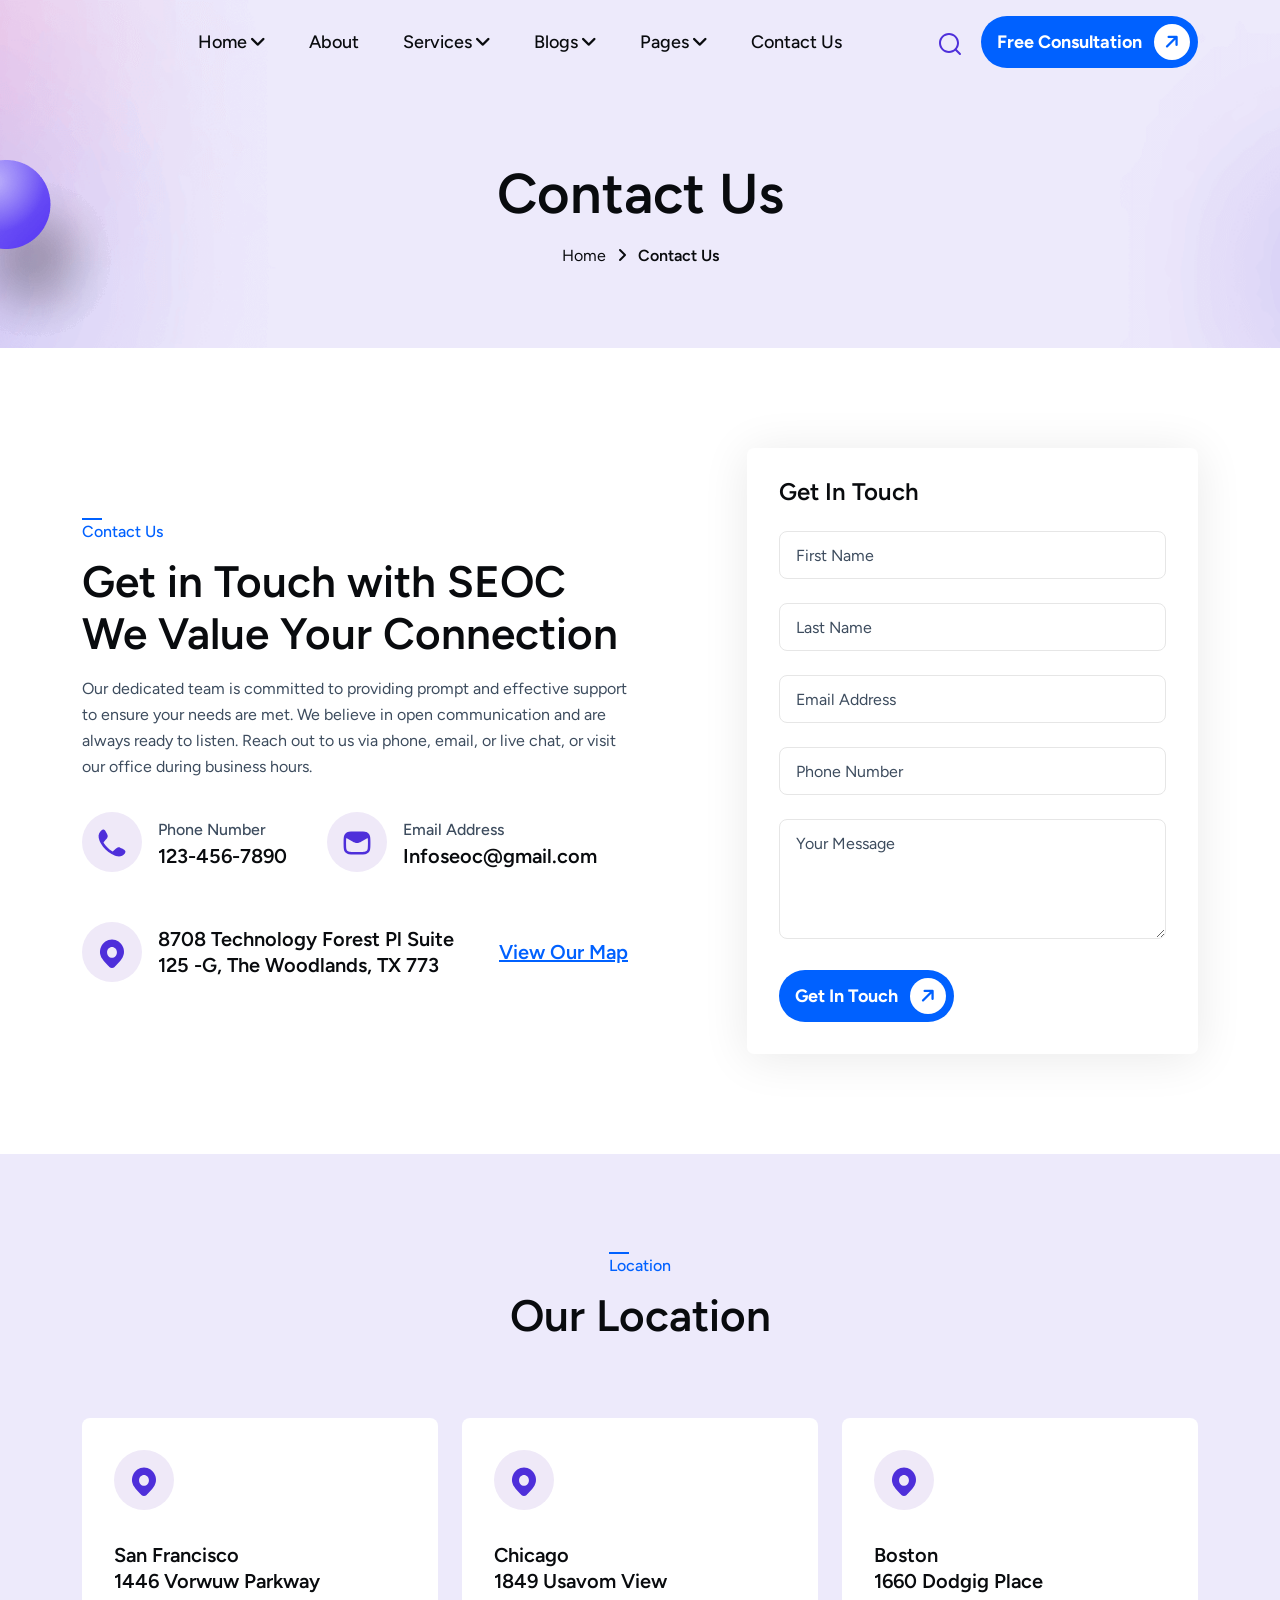
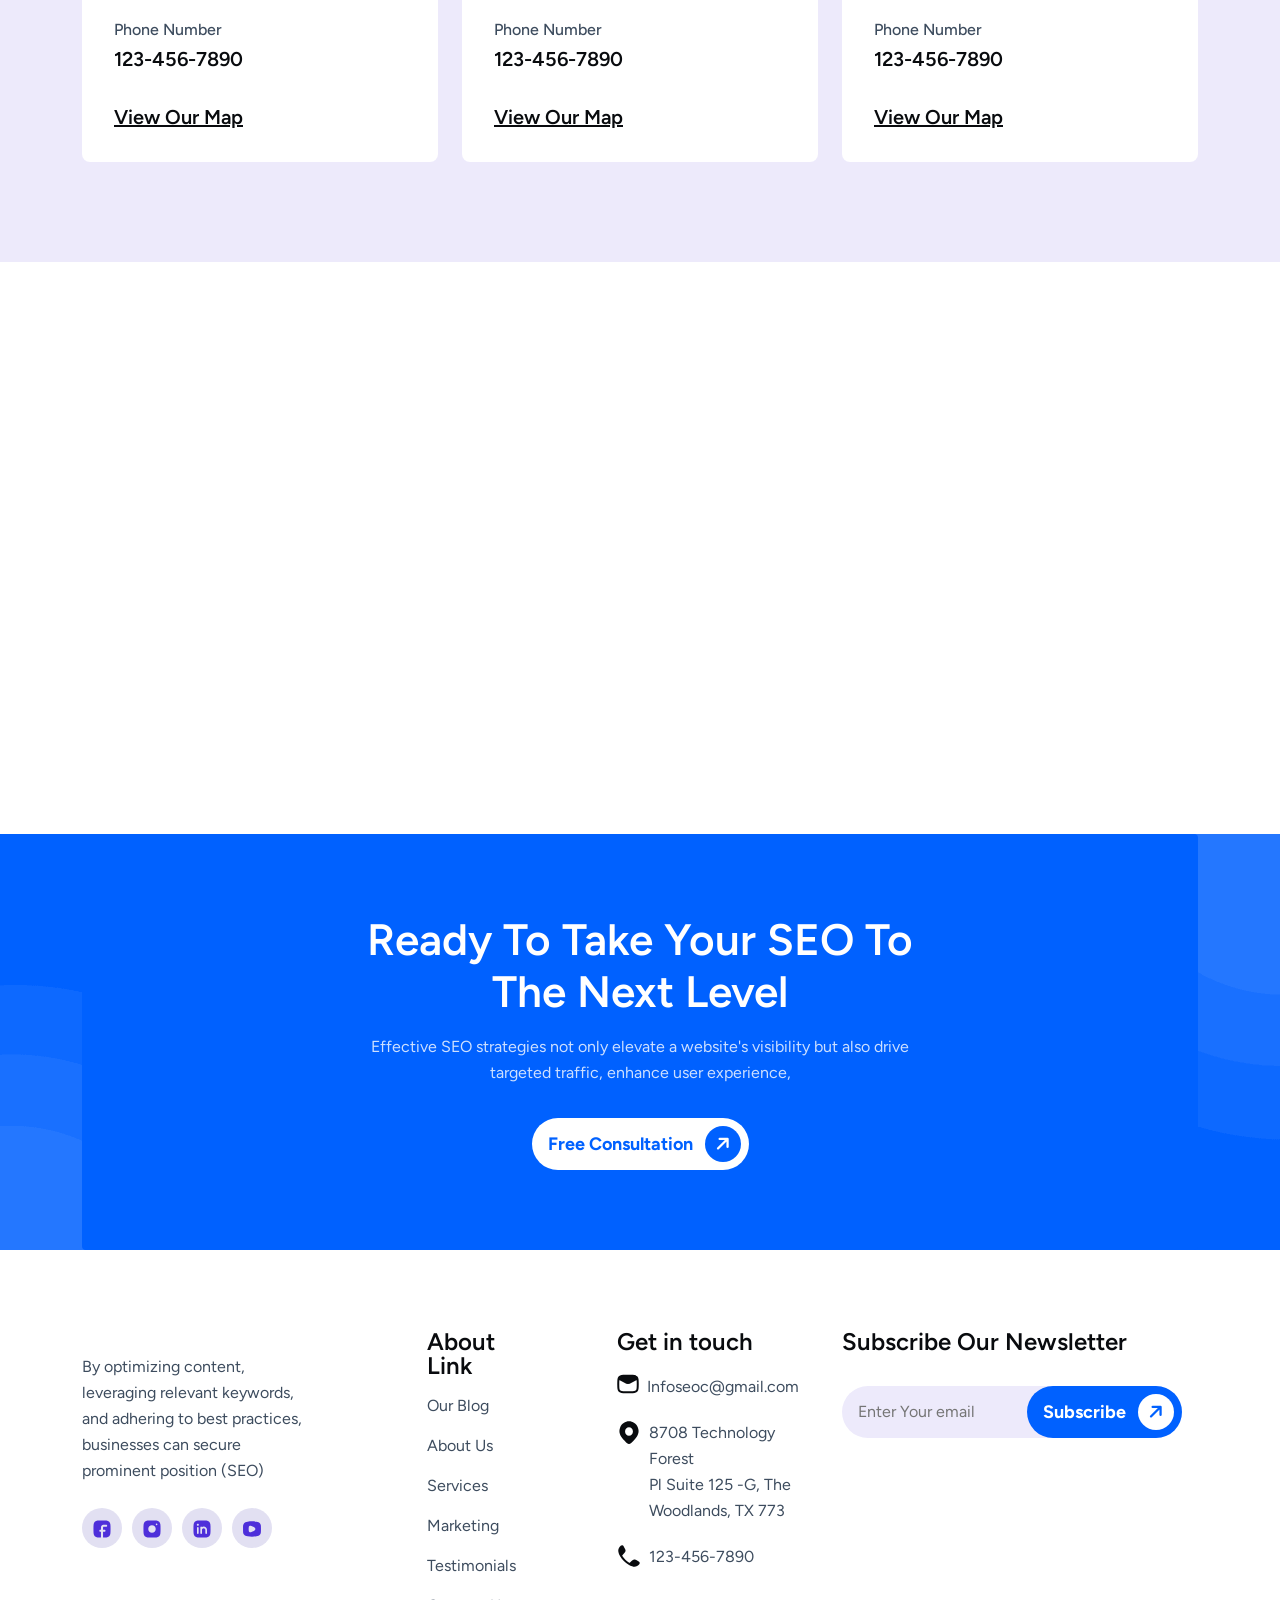
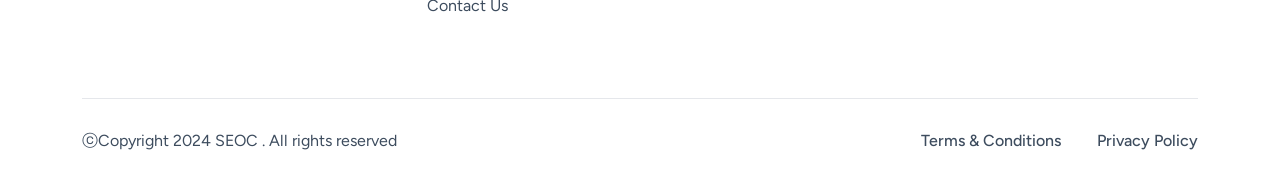
==== contact.html @ b3dccd01 "Add all website source files (html, css, assets)" ====
<!DOCTYPE html>
<html lang="en">
<head>
     <meta charset="UTF-8">
     <meta name="viewport" content="width=device-width, initial-scale=1.0">
     <title>SEO - Digital Marketing Agency</title>

     <!--=====FAB ICON=======-->
    <link rel="shortcut icon" href="assets/img/logo/fav-logo1.png" type="image/x-icon">

    <!--===== CSS LINK =======-->
    <link rel="stylesheet" href="assets/css/plugins/bootstrap.min.css">
    <link rel="stylesheet" href="assets/css/plugins/aos.css">
    <link rel="stylesheet" href="assets/css/plugins/fontawesome.css">
    <link rel="stylesheet" href="assets/css/plugins/magnific-popup.css">
    <link rel="stylesheet" href="assets/css/plugins/mobile.css">
    <link rel="stylesheet" href="assets/css/plugins/owlcarousel.min.css">
    <link rel="stylesheet" href="assets/css/plugins/sidebar.css">
    <link rel="stylesheet" href="assets/css/plugins/slick-slider.css">
    <link rel="stylesheet" href="assets/css/plugins/nice-select.css">
    <link rel="stylesheet" href="assets/css/main.css">

    <!--=====  JS SCRIPT LINK =======-->
    <script src="assets/js/plugins/jquery-3-6-0.min.js"></script>
</head>
<body class="homepage1-body">

<!--===== PRELOADER STARTS =======-->
<div class="preloader">
  <div class="loading-container">
    <div class="loading"></div>
    <div id="loading-icon"><img src="assets/img/logo/preloader.png" alt=""></div>
  </div>
</div>
<!--===== PRELOADER ENDS =======-->

<!--===== PROGRESS STARTS=======-->
<div class="paginacontainer">
     <div class="progress-wrap">
       <svg class="progress-circle svg-content" width="100%" height="100%" viewBox="-1 -1 102 102">
         <path d="M50,1 a49,49 0 0,1 0,98 a49,49 0 0,1 0,-98"/>
       </svg>
     </div>
   </div>
 <!--===== PROGRESS ENDS=======-->

   <!--=====HEADER START=======-->
   <header>
    <div class="header-area homepage1 header header-sticky d-none d-lg-block " id="header">
      <div class="container">
        <div class="row">
          <div class="col-lg-12">
            <div class="header-elements">
              <div class="site-logo">
                <a href="index.html"><img src="assets/img/logo/logo1.png" alt=""></a>
              </div>
              <div class="main-menu">
                <ul>
                  <li><a href="#">Home <i class="fa-solid fa-angle-down"></i></a>
                    <div class="tp-submenu">
                      <div class="row">
                         <div class="col-lg-12">
                          <div class="all-images-menu">
                            <div class="images">
                              <div class="homemenu-thumb">
                                <div class="img1">
                                <img src="assets/img/all-images/demo-img1.png" alt="">
                                </div>
                          
                                 <div class="homemenu-btn">
                                    <a class="header-btn1" href="index.html" target="_blank">Multi Page <span><i class="fa-solid fa-arrow-right"></i></span></a>
                                    <div class="space16"></div>
                                    <a class="header-btn1" href="single-index1.html" target="_blank">One Page <span><i class="fa-solid fa-arrow-right"></i></span></a>
                                 </div>
                                 <div class="homemenu-content">
                                  <a href="index1.html">SEO & Digital Marketing 01</a>
                                 </div>
                              </div>
                              <div class="space20"></div>
                            </div>

                            <div class="images">
                              <div class="homemenu-thumb">
                                <div class="img1">
                                <img src="assets/img/all-images/demo-img2.png" alt="">
                                </div>
                                 <div class="homemenu-btn">
                                    <a class="header-btn1" href="index2.html" target="_blank"> Multi Page <span><i class="fa-solid fa-arrow-right"></i></span></a>
                                    <div class="space16"></div>
                                    <a class="header-btn1" href="single-index2.html" target="_blank"> One Page <span><i class="fa-solid fa-arrow-right"></i></span></a>
                                 </div>
                                 <div class="homemenu-content">
                                  <a href="index2.html">SEO & Digital Marketing 02</a>
                                 </div>
                              </div>
                              <div class="space20"></div>
                            </div>

                            <div class="images">
                              <div class="homemenu-thumb">
                                <div class="img1">
                                <img src="assets/img/all-images/comming-soon.png" alt="" class="commingsoon">
                                </div>
                                <div class="homemenu-btn">
                                  <a class="header-btn1" href="index3.html" target="_blank">Multi Page <span><i class="fa-solid fa-arrow-right"></i></span></a>
                                  <div class="space16"></div>
                                  <a class="header-btn1" href="single-index3.html" target="_blank"> One Page <span><i class="fa-solid fa-arrow-right"></i></span></a>
                               </div>
                               <div class="homemenu-content">
                                <a href="index3.html">SEO & Digital Marketing 03</a>
                               </div>
                              </div>
                              <div class="space20"></div>
                            </div>

                            <div class="images">
                              <div class="homemenu-thumb">
                                <div class="img1">
                                <img src="assets/img/all-images/demo-img3.png" alt="">
                                </div>
                                 <div class="homemenu-btn">
                                    <a class="header-btn1" href="index4.html" target="_blank">Multi Page <span><i class="fa-solid fa-arrow-right"></i></span></a>
                                    <div class="space16"></div>
                                    <a class="header-btn1" href="single-index4.html" target="_blank"> One Page <span><i class="fa-solid fa-arrow-right"></i></span></a>
                                 </div>
                                 <div class="homemenu-content">
                                  <a href="index4.html">SEO & Digital Marketing 04</a>
                                 </div>
                              </div>
                              <div class="space20"></div>
                            </div>

                            <div class="images">
                              <div class="homemenu-thumb" style="margin: 0;">
                                <div class="img1">
                                <img src="assets/img/all-images/demo-img4.png" alt="">
                                </div>
                                 <div class="homemenu-btn">
                                    <a class="header-btn1" href="index5.html" target="_blank">Multi Page <span><i class="fa-solid fa-arrow-right"></i></span></a>
                                    <div class="space16"></div>
                                    <a class="header-btn1" href="single-index5.html" target="_blank"> One Page <span><i class="fa-solid fa-arrow-right"></i></span></a>
                                 </div>
                                 <div class="homemenu-content">
                                  <a href="index5.html">SEO & Digital Marketing 05</a>
                                 </div>
                              </div>
                              <div class="space20"></div>
                            </div>
                          </div>

                          <div class="all-images-menu">
                            <div class="images">
                              <div class="homemenu-thumb">
                                <div class="img1">
                                <img src="assets/img/all-images/demo-img11.png" alt="">
                                </div>
                                <div class="text">
                                  <h2>NEW</h2>
                                </div>
                                 <div class="homemenu-btn">
                                    <a class="header-btn1" href="index11.html" target="_blank">Multi Page <span><i class="fa-solid fa-arrow-right"></i></span></a>
                                    <div class="space16"></div>
                                    <a class="header-btn1" href="single-index11.html" target="_blank">One Page <span><i class="fa-solid fa-arrow-right"></i></span></a>
                                 </div>
                                 <div class="homemenu-content">
                                  <a href="index11.html">Staffing Agency</a>
                                 </div>
                              </div>
                              <div class="space20"></div>
                            </div>

                            <div class="images">
                              <div class="homemenu-thumb">
                                <div class="img1">
                                <img src="assets/img/all-images/demo-img12.png" alt="">
                                </div>
                                <div class="text">
                                  <h2>NEW</h2>
                                </div>
                                 <div class="homemenu-btn">
                                    <a class="header-btn1" href="index12.html" target="_blank"> Multi Page <span><i class="fa-solid fa-arrow-right"></i></span></a>
                                    <div class="space16"></div>
                                    <a class="header-btn1" href="single-index12.html" target="_blank"> One Page <span><i class="fa-solid fa-arrow-right"></i></span></a>
                                 </div>
                                 <div class="homemenu-content">
                                  <a href="index12.html">Consulting Agency</a>
                                 </div>
                              </div>
                              <div class="space20"></div>
                            </div>

                            <div class="images">
                              <div class="homemenu-thumb">
                                <div class="img1">
                                <img src="assets/img/all-images/demo-img13.png" alt="" class="commingsoon">
                                </div>
                                <div class="text">
                                  <h2>NEW</h2>
                                </div>
                                <div class="homemenu-btn">
                                  <a class="header-btn1" href="index13.html" target="_blank">Multi Page <span><i class="fa-solid fa-arrow-right"></i></span></a>
                                  <div class="space16"></div>
                                  <a class="header-btn1" href="single-index13.html" target="_blank"> One Page <span><i class="fa-solid fa-arrow-right"></i></span></a>
                               </div>
                               <div class="homemenu-content">
                                <a href="index13.html">Advertising Agency</a>
                               </div>
                              </div>
                              <div class="space20"></div>
                            </div>

                            <div class="images">
                              <div class="homemenu-thumb">
                                <div class="img1">
                                <img src="assets/img/all-images/demo-img14.png" alt="">
                                </div>
                                <div class="text">
                                  <h2>NEW</h2>
                                </div>
                                 <div class="homemenu-btn">
                                    <a class="header-btn1" href="index14.html" target="_blank">Multi Page <span><i class="fa-solid fa-arrow-right"></i></span></a>
                                    <div class="space16"></div>
                                    <a class="header-btn1" href="single-index14.html" target="_blank"> One Page <span><i class="fa-solid fa-arrow-right"></i></span></a>
                                 </div>
                                 <div class="homemenu-content">
                                  <a href="index14.html">IT Solution Agency</a>
                                 </div>
                              </div>
                              <div class="space20"></div>
                            </div>

                            <div class="images">
                              <div class="homemenu-thumb" style="margin: 0;">
                                <div class="img1">
                                <img src="assets/img/all-images/demo-img15.png" alt="">
                                </div>
                                <div class="text">
                                  <h2>NEW</h2>
                                </div>
                                 <div class="homemenu-btn">
                                    <a class="header-btn1" href="index15.html" target="_blank">Multi Page <span><i class="fa-solid fa-arrow-right"></i></span></a>
                                    <div class="space16"></div>
                                    <a class="header-btn1" href="single-index15.html" target="_blank"> One Page <span><i class="fa-solid fa-arrow-right"></i></span></a>
                                 </div>
                                 <div class="homemenu-content">
                                  <a href="index15.html">Startup Agency</a>
                                 </div>
                              </div>
                              <div class="space20"></div>
                            </div>
                          </div>

                          <div class="all-images-menu">
                            <div class="images">
                              <div class="homemenu-thumb">
                                <div class="img1">
                                <img src="assets/img/all-images/demo-img5.png" alt="">
                                </div>
                            
                                 <div class="homemenu-btn">
                                    <a class="header-btn1" href="index6.html" target="_blank">Multi Page <span><i class="fa-solid fa-arrow-right"></i></span></a>
                                    <div class="space16"></div>
                                    <a class="header-btn1" href="single-index6.html" target="_blank">One Page <span><i class="fa-solid fa-arrow-right"></i></span></a>
                                 </div>
                                 <div class="homemenu-content">
                                  <a href="index6.html">SEO & Digital Marketing 06</a>
                                 </div>
                              </div>
                            </div>

                            <div class="images">
                              <div class="homemenu-thumb">
                                <div class="img1">
                                <img src="assets/img/all-images/demo-img6.png" alt="">
                                </div>
                                 <div class="homemenu-btn">
                                    <a class="header-btn1" href="index7.html" target="_blank"> Multi Page <span><i class="fa-solid fa-arrow-right"></i></span></a>
                                    <div class="space16"></div>
                                    <a class="header-btn1" href="single-index7.html" target="_blank"> One Page <span><i class="fa-solid fa-arrow-right"></i></span></a>
                                 </div>
                                 <div class="homemenu-content">
                                  <a href="index7.html">SEO & Digital Marketing 07</a>
                                 </div>
                              </div>
                            </div>

                            <div class="images">
                              <div class="homemenu-thumb">
                                <div class="img1">
                                <img src="assets/img/all-images/demo-img7.png" alt="" class="commingsoon">
                                </div>
                                <div class="homemenu-btn">
                                  <a class="header-btn1" href="index8.html" target="_blank">Multi Page <span><i class="fa-solid fa-arrow-right"></i></span></a>
                                  <div class="space16"></div>
                                  <a class="header-btn1" href="single-index8.html" target="_blank"> One Page <span><i class="fa-solid fa-arrow-right"></i></span></a>
                               </div>
                               <div class="homemenu-content">
                                <a href="index8.html">SEO & Digital Marketing 08</a>
                               </div>
                              </div>
                            </div>

                            <div class="images">
                              <div class="homemenu-thumb">
                                <div class="img1">
                                <img src="assets/img/all-images/demo-img8.png" alt="">
                                </div>
                                 <div class="homemenu-btn">
                                    <a class="header-btn1" href="index9.html" target="_blank">Multi Page <span><i class="fa-solid fa-arrow-right"></i></span></a>
                                    <div class="space16"></div>
                                    <a class="header-btn1" href="single-index9.html" target="_blank"> One Page <span><i class="fa-solid fa-arrow-right"></i></span></a>
                                 </div>
                                 <div class="homemenu-content">
                                  <a href="index9.html">SEO & Digital Marketing 09</a>
                                 </div>
                              </div>
                            </div>

                            <div class="images">
                              <div class="homemenu-thumb" style="margin: 0;">
                                <div class="img1">
                                <img src="assets/img/all-images/demo-img9.png" alt="">
                                </div>
                                <div class="text">
                                  <h2>HOT</h2>
                                </div>
                                 <div class="homemenu-btn">
                                    <a class="header-btn1" href="index10.html" target="_blank">Multi Page <span><i class="fa-solid fa-arrow-right"></i></span></a>
                                    <div class="space16"></div>
                                    <a class="header-btn1" href="single-index10.html" target="_blank"> One Page <span><i class="fa-solid fa-arrow-right"></i></span></a>
                                 </div>
                                 <div class="homemenu-content">
                                  <a href="index10.html">SEO & Digital Marketing 10</a>
                                 </div>
                              </div>
                            </div>
                          </div>

                          <div class="all-images-menu">
                            <div class="images">
                              <div class="space20"></div>
                              <div class="homemenu-thumb">
                                <div class="img1 comming-soon">
                                <img src="assets/img/all-images/demo-img17.png" alt="">
                                </div>
                                 <div class="homemenu-content">
                                  <a href="index6.html">Creative Agency</a>
                                 </div>
                              </div>
                            </div>
  
                            <div class="images">
                              <div class="space20"></div>
                              <div class="homemenu-thumb">
                                <div class="img1 comming-soon">
                                <img src="assets/img/all-images/demo-img16.png" alt="">
                                </div>
                                 <div class="homemenu-content">
                                  <a href="index7.html">Digital Marketing Agency</a>
                                 </div>
                              </div>
                            </div>
  
                            <div class="images">
                              <div class="space20"></div>
                              <div class="homemenu-thumb">
                                <div class="img1 comming-soon">
                                <img src="assets/img/all-images/demo-img18.png" alt="" class="commingsoon">
                                </div>
                               <div class="homemenu-content">
                                <a href="index8.html">Digital Marketer Agency</a>
                               </div>
                              </div>
                            </div>
  
                            <div class="images">
                              <div class="space20"></div>
                              <div class="homemenu-thumb">
                                <div class="img1 comming-soon">
                                <img src="assets/img/all-images/demo-img19.png" alt="">
                                </div>
  
                                 <div class="homemenu-content">
                                  <a href="index9.html">Corporate Agency</a>
                                 </div>
                              </div>
                            </div>
  
                            <div class="images">
                              <div class="space20"></div>
                              <div class="homemenu-thumb" style="margin: 0;">
                                <div class="img1 comming-soon">
                                <img src="assets/img/all-images/demo-img20.png" alt="">
                                </div>
                                 <div class="homemenu-content">
                                  <a href="index10.html">Coming Soon</a>
                                 </div>
                              </div>
                            </div>
                          </div>
                         </div>
                      </div>
                   </div>
                  </li>
                  <li><a href="about.html">About</a></li>
                  <li><a href="#">Services <i class="fa-solid fa-angle-down"></i></a>
                    <ul class="dropdown-padding">
                      <li><a href="service1.html">Service One</a></li>
                      <li><a href="service2.html">Service Two</a></li>
                      <li><a href="service3.html">Service Three</a></li>
                      <li><a href="service4.html">Service Four</a></li>
                      <li><a href="service5.html">Service Five</a></li>
                    </ul>
                  </li>
                  <li><a href="#">Blogs <i class="fa-solid fa-angle-down"></i></a>
                  <ul class="dropdown-padding">
                    <li><a href="blog.html">Blog One</a></li>
                    <li><a href="blog-left.html">Blog Left</a></li>
                    <li><a href="blog-right.html">Blog Right</a></li>
                    <li><a href="blog-single.html">Blog Single</a></li>
                  </ul>
                  </li>
                  <li><a href="#">Pages <i class="fa-solid fa-angle-down"></i></a>
                    <ul class="dropdown-padding">
                      <li><a href="case.html">Case Study</a></li>
                      <li><a href="case-single.html">Case Study Single</a></li>
                      <li><a href="team.html">Our Team</a></li>
                      <li><a href="pricing.html">Pricing Plan</a></li>
                      <li><a href="testimonials.html">Testimonials</a></li>
                      <li><a href="faq.html">FAQ</a></li>
                      <li><a href="404.html">404</a></li>
                    </ul>
                  </li>
                  <li><a href="contact.html">Contact Us</a></li>
                </ul>
              </div>
              <div class="btn-area">
                <div class="search-icon header__search header-search-btn">
                  <a href="#"><img src="assets/img/icons/search-icons1.svg" alt=""></a>
                </div>
                <a href="contact.html" class="header-btn1">Free Consultation <span><i class="fa-solid fa-arrow-right"></i></span></a>
              </div>

              <div class="header-search-form-wrapper">
                <div class="tx-search-close tx-close"><i class="fa-solid fa-xmark"></i></div>
                <div class="header-search-container">
                    <form role="search" class="search-form">
                    <input type="search"  class="search-field" placeholder="Search …" value="" name="s">
                    <button type="submit" class="search-submit"><img src="assets/img/icons/search-icons1.svg" alt=""></button>
                    </form>
                </div>
            </div>
            <div class="body-overlay"></div>
            </div>
          </div>
        </div>
      </div>
    </div>
  </header>
  <!--=====HEADER END =======-->

  <!--===== MOBILE HEADER STARTS =======-->
 <div class="mobile-header mobile-haeder1 d-block d-lg-none">
  <div class="container-fluid">
    <div class="col-12">
      <div class="mobile-header-elements">
        <div class="mobile-logo">
          <a href="index.html"><img src="assets/img/logo/logo1.png" alt=""></a>
        </div>
        <div class="mobile-nav-icon dots-menu">
          <i class="fa-solid fa-bars"></i>
        </div>
      </div>
    </div>
  </div>
</div>

<div class="mobile-sidebar mobile-sidebar1">
  <div class="logosicon-area">
    <div class="logos">
      <img src="assets/img/logo/logo1.png" alt="">
    </div>
    <div class="menu-close">
      <i class="fa-solid fa-xmark"></i>
    </div>
   </div>
  <div class="mobile-nav mobile-nav1">
    <ul class="mobile-nav-list nav-list1">
      <li><a href="#" >Home </a>
        <ul class="sub-menu">
          <li>
            <a href="#">Multiple Page</a>
            <ul class="sub-menu">
              <li><a href="index.html">Home One</a></li>
              <li><a href="index2.html">Home Two</a></li>
              <li><a href="index3.html">Home Three</a></li>
              <li><a href="index4.html">Home Four</a></li>
              <li><a href="index5.html">Home Five</a></li>
              <li><a href="index6.html">Home Six</a></li>
              <li><a href="index7.html">Home Seven</a></li>
              <li><a href="index8.html">Home Eight</a></li>
              <li><a href="index9.html">Home Nine</a></li>
              <li><a href="index10.html">Home Ten</a></li>
              <li><a href="index11.html">Home Eleven</a></li>
              <li><a href="index12.html">Home Twelve</a></li>
              <li><a href="index13.html">Home Thirteen</a></li>
              <li><a href="index14.html">Home Fouteen</a></li>
              <li><a href="index15.html">Home Fifteen</a></li>
            </ul>
          </li>
          <li>
            <a href="#">Landing Page</a>
            <ul class="sub-menu">
              <li><a href="single-index1.html" target="_blank">Home One</a></li>
              <li><a href="single-index2.html" target="_blank">Home Two</a></li>
              <li><a href="single-index3.html" target="_blank">Home Three</a></li>
              <li><a href="single-index4.html" target="_blank">Home Four</a></li>
              <li><a href="single-index5.html" target="_blank">Home Five</a></li>
              <li><a href="single-index6.html" target="_blank">Home Six</a></li>
              <li><a href="single-index7.html" target="_blank">Home Seven</a></li>
              <li><a href="single-index8.html" target="_blank">Home Eight</a></li>
              <li><a href="single-index9.html" target="_blank">Home Nine</a></li>
              <li><a href="single-index10.html" target="_blank">Home Ten</a></li>
              <li><a href="single-index11.html" target="_blank">Home Eleven</a></li>
              <li><a href="single-index12.html" target="_blank">Home Twelve</a></li>
              <li><a href="single-index13.html" target="_blank">Home Thirteen</a></li>
              <li><a href="single-index14.html" target="_blank">Home Fouteen</a></li>
              <li><a href="single-index15.html" target="_blank">Home Fifteen</a></li>
            </ul>
          </li>
        </ul>
      </li>
      <li><a href="about.html">About</a></li>
      <li><a href="features.html">Services</a>
        <ul class="sub-menu">
          <li><a href="service1.html">Service One</a></li>
          <li><a href="service2.html">Service Two</a></li>
          <li><a href="service3.html">Service Three</a></li>
          <li><a href="service4.html">Service Four</a></li>
          <li><a href="service5.html">Service Five</a></li>
        </ul>
      </li>
      <li><a href="#">Blogs</a>
        <ul class="sub-menu">
          <li><a href="blog.html">Blog One</a></li>
          <li><a href="blog-left.html">Blog Left</a></li>
          <li><a href="blog-right.html">Blog Right</a></li>
          <li><a href="blog-single.html">Blog Single</a></li>
        </ul>
      </li>
      <li><a href="#">Pages</a>
        <ul class="sub-menu">
          <li><a href="case.html">Case Study One</a></li>
          <li><a href="case-single.html">Case Study Single</a></li>
          <li><a href="team.html">Our Team</a></li>
          <li><a href="pricing.html">Pricing Plan</a></li>
          <li><a href="testimonials.html">Testimonials</a></li>
          <li><a href="faq.html">FAQ</a></li>
          <li><a href="404.html">404</a></li>
        </ul>
      </li>
      <li><a href="contact.html">Contact Us</a></li>
    </ul>

    <div class="allmobilesection">
      <a href="contact.html"  class="header-btn1">Get Started <span><i class="fa-solid fa-arrow-right"></i></span></a>
      <div class="single-footer">
        <h3>Contact Info</h3>
        <div class="footer1-contact-info">
          <div class="contact-info-single">
            <div class="contact-info-icon">
              <i class="fa-solid fa-phone-volume"></i>
            </div>
            <div class="contact-info-text">
              <a href="tel:+3(924)4596512">+3(924)4596512</a>
            </div>
          </div>

          <div class="contact-info-single">
            <div class="contact-info-icon">
              <i class="fa-solid fa-envelope"></i>
            </div>
            <div class="contact-info-text">
              <a href="mailto:info@example.com">info@example.com</a>
            </div>
          </div>

          <div class="single-footer">
            <h3>Our Location</h3>
            
            <div class="contact-info-single">
              <div class="contact-info-icon">
                <i class="fa-solid fa-location-dot"></i>
              </div>
              <div class="contact-info-text">
                <a href="mailto:info@example.com" >55 East Birchwood Ave.Brooklyn, <br> New York 11201,United States</a>
              </div>
            </div>

          </div>
          <div class="single-footer">
            <h3>Social Links</h3>
            
            <div class="social-links-mobile-menu">
              <ul>
                <li><a href="#"><i class="fa-brands fa-facebook-f"></i></a></li>
                <li><a href="#"><i class="fa-brands fa-instagram"></i></a></li>
                <li><a href="#"><i class="fa-brands fa-linkedin-in"></i></a></li>
                <li><a href="#"><i class="fa-brands fa-youtube"></i></a></li>
              </ul>
            </div>
          </div>
        </div>
      </div>
     </div>
  </div>
</div>
<!--===== MOBILE HEADER STARTS =======-->

<!--===== HERO AREA STARTS =======-->
<div class="about-header-area" style="background-image: url(assets/img/bg/inner-header.png); background-repeat: no-repeat; background-size: cover; background-position: center;">
    <img src="assets/img/elements/elements1.png" alt="" class="elements1 aniamtion-key-1">
    <img src="assets/img/elements/star2.png" alt="" class="star2 keyframe5">
    <div class="container">
        <div class="row">
            <div class="col-lg-8 m-auto">
                <div class="about-inner-header heading9 text-center">
                    <h1>Contact Us</h1>
                    <a href="index.html">Home <i class="fa-solid fa-angle-right"></i> <span>Contact Us</span></a>
                </div>
            </div>
        </div>
    </div>
</div>
<!--===== HERO AREA ENDS =======-->

<!--===== CONTACT AREA STARTS =======-->
<div class="contact-main-inner-area sp1">
    <div class="container">
        <div class="row align-items-center">
            <div class="col-lg-6">
                <div class="heading2 contact-header">
                   <h5>Contact Us</h5>
                   <h2>Get in Touch with SEOC We Value Your Connection</h2>
                   <p>Our dedicated team is committed to providing prompt and effective support to ensure your needs are met. We believe in open communication and are always ready to listen. Reach out to us via phone, email, or live chat, or visit our office during business hours.</p>
                   <div class="space32"></div>
                   <div class="number-address-area">
                    <div class="phone-number">
                        <div class="img1">
                            <img src="assets/img/icons/phone3.svg" alt="">
                        </div>
                        <div class="content">
                            <p>Phone Number</p>
                            <a href="tel:123-456-7890">123-456-7890</a>
                        </div>
                    </div>

                    <div class="phone-number m-0">
                        <div class="img1">
                            <img src="assets/img/icons/email3.svg" alt="">
                        </div>
                        <div class="content">
                            <p>Email Address</p>
                            <a href="mailto:Infoseoc@gmail.com">Infoseoc@gmail.com</a>
                        </div>
                    </div>
                   </div>
                   <div class="space50"></div>
                   <div class="number-address-area2">
                    <div class="phone-number">
                        <div class="img1">
                            <img src="assets/img/icons/location3.svg" alt="">
                        </div>
                        <div class="content">
                            <a href="#">8708 Technology Forest Pl Suite <br class="d-lg-block d-none"> 125 -G, The Woodlands, TX 773</a>
                        </div>
                    </div>

                    <div class="phone-number">
                        <a href="https://www.google.com/maps/@24.0098057,88.9892437,15z?entry=ttu" class="map" target="_blank">View Our Map</a>
                    </div>
                   </div>
                </div>
            </div>
            <div class="col-lg-1"></div>
            <div class="col-lg-5">
                <div class="contact-form-area">
                    <h4>Get In Touch</h4>
                    <div class="row">
                        <div class="col-lg-12">
                            <div class="input-area">
                                <input type="text" placeholder="First Name">
                            </div>
                        </div>

                        <div class="col-lg-12">
                            <div class="input-area">
                                <input type="text" placeholder="Last Name">
                            </div>
                        </div>

                        <div class="col-lg-12">
                            <div class="input-area">
                                <input type="email" placeholder="Email Address">
                            </div>
                        </div>
                        <div class="col-lg-12">
                            <div class="input-area">
                                <input type="number" placeholder="Phone Number">
                            </div>
                        </div>
                        <div class="col-lg-12">
                            <div class="input-area">
                              <textarea placeholder="Your Message"></textarea>
                            </div>
                        </div>
                        <div class="col-lg-12">
                            <div class="input-area">
                             <button type="submit" class="header-btn1">Get In Touch <span><i class="fa-solid fa-arrow-right"></i></span></button>
                            </div>
                        </div>
                    </div>
                </div>
            </div>
        </div>
    </div>
</div>

<div class="location-section-area sp2 bg2">
    <div class="container">
      <div class="row">
        <div class="col-lg-4 m-auto">
          <div class="location-header text-center heading2">
            <h5>Location</h5>
            <h2>Our Location</h2>
          </div>
        </div>
      </div>
      <div class="space60 d-lg-block d-none"></div>
      <div class="space30 d-lg-none d-block"></div>
     <div class="row">
      <div class="col-lg-4 col-md-6">
        <div class="location-boxes">
          <div class="img1">
            <img src="assets/img/icons/location3.svg" alt="">
          </div>
          <div class="space32"></div>
            <a href="#">San Francisco <br class="d-lg-block d-none">
            1446 Vorwuw Parkway</a>
            <div class="space24"></div>
            <p>Phone Number</p>
            <a href="tel:123-456-7890">123-456-7890</a>
            <div class="space32"></div>
            <a href="https://www.google.com/maps/@24.0098057,88.9892437,15z?entry=ttu" class="map" target="_blank">View Our Map</a>
          </div>
      </div>

      <div class="col-lg-4 col-md-6">
        <div class="location-boxes">
          <div class="img1">
            <img src="assets/img/icons/location3.svg" alt="">
          </div>
          <div class="space32"></div>
            <a href="#">Chicago <br class="d-lg-block d-none">
              1849 Usavom View</a>
            <div class="space24"></div>
            <p>Phone Number</p>
            <a href="tel:123-456-7890">123-456-7890</a>
            <div class="space32"></div>
            <a href="https://www.google.com/maps/@24.0098057,88.9892437,15z?entry=ttu" class="map" target="_blank">View Our Map</a>
          </div>
      </div>

      <div class="col-lg-4 col-md-6">
        <div class="location-boxes">
          <div class="img1">
            <img src="assets/img/icons/location3.svg" alt="">
          </div>
          <div class="space32"></div>
            <a href="#">Boston <br class="d-lg-block d-none">
              1660 Dodgig Place</a>
            <div class="space24"></div>
            <p>Phone Number</p>
            <a href="tel:123-456-7890">123-456-7890</a>
            <div class="space32"></div>
            <a href="https://www.google.com/maps/@24.0098057,88.9892437,15z?entry=ttu" class="map" target="_blank">View Our Map</a>
          </div>
      </div>
     </div>
    </div>
</div>
<div class="mapouter">
  <div class="gmap_canvas">
    <iframe src="https://www.google.com/maps/embed?pb=!1m14!1m12!1m3!1d4506257.120552435!2d88.67021924228865!3d21.954385721237916!2m3!1f0!2f0!3f0!3m2!1i1024!2i768!4f13.1!5e0!3m2!1sen!2sbd!4v1704088968016!5m2!1sen!2sbd" width="600" height="450" style="border:0;" allowfullscreen="" loading="lazy" referrerpolicy="no-referrer-when-downgrade"></iframe>
  </div>
</div> 
<!--===== CONTACT AREA ENDS =======-->

<!--===== CTA AREA STARTS =======-->
<div class="cta-section-area">
  <img src="assets/img/bg/cta-bg1.png" alt="" class="cta-bg1 aniamtion-key-2">
  <img src="assets/img/bg/cta-bg2.png" alt="" class="cta-bg2 aniamtion-key-1">
  <div class="container">
    <div class="row">
      <div class="col-lg-12 m-auto">  
        <div class="cta-header-area text-center sp4 heading2">
          <h2>Ready To Take Your SEO To <br class="d-md-block d-none"> The Next Level</h2>
          <p>Effective SEO strategies not only elevate a website's visibility but also drive <br class="d-md-block d-none"> targeted traffic, enhance user experience,</p>
          <div class="btn-area text-center">
            <a href="contact.html" class="header-btn1">Free Consultation <span><i class="fa-solid fa-arrow-right"></i></span></a>
          </div>
        </div>
      </div>
    </div>
  </div>
</div>
<!--===== CTA AREA ENDS =======-->

<!--===== FOOTER AREA STARTS =======-->
<div class="footer1-section-area">
  <div class="container">
    <div class="row">
      <div class="col-lg-3 col-md-6">
        <div class="footer-logo-area">
          <img src="assets/img/logo/logo1.png" alt="">
          <p>By optimizing content, leveraging relevant keywords, and adhering to best practices, businesses can secure prominent position (SEO)</p>
          <ul>
            <li><a href="#"><img src="assets/img/icons/facebook.svg" alt=""></a></li>
            <li><a href="#"><img src="assets/img/icons/instagram.svg" alt=""></a></li>
            <li><a href="#"><img src="assets/img/icons/linkedin.svg" alt=""></a></li>
            <li><a href="#"><img src="assets/img/icons/youtube.svg" alt=""></a></li>
          </ul>
        </div>
      </div>

      <div class="col-lg-2 col-md-6">
        <div class="footer-logo-area1">
          <h3>About Link</h3>
          <ul>
            <li><a href="blog.html">Our Blog</a></li>
            <li><a href="about.html">About Us</a></li>
            <li><a href="service1.html">Services</a></li>
            <li><a href="case.html">Marketing</a></li>
            <li><a href="testimonials.html">Testimonials</a></li>
            <li><a href="contact.html">Contact Us</a></li>
          </ul>
        </div>
      </div>

      <div class="col-lg-3 col-md-6">
        <div class="footer-logo-area2">
          <h3>Get in touch</h3>
          <ul>
            <li><a href="mailto"><img src="assets/img/icons/email.svg" alt=""><span>Infoseoc@gmail.com</span></a></li>
            <li><a href="#"><img src="assets/img/icons/location.svg" alt=""><span>8708 Technology Forest <br class="d-lg-block d-none"> Pl Suite 125 -G, The <br class="d-lg-block d-none"> Woodlands, TX 773</span></a></li>
            <li><a href="tel:123-456-7890"><img src="assets/img/icons/phone.svg" alt=""><span>123-456-7890</span></a></li>
          </ul>
        </div>
      </div>
      <div class="col-lg-4 col-md-6">
        <div class="footer-logo-area3">
          <h3>Subscribe Our Newsletter</h3>
          <form action="#">
            <input type="text" placeholder="Enter Your email">
            <button class="header-btn1"> Subscribe <span><i class="fa-solid fa-arrow-right"></i></span></button>
          </form>
        </div>
      </div>
    </div>
    <div class="space80 d-lg-block d-none"></div>
    <div class="space40 d-lg-none d-block"></div>
    <div class="row">
      <div class="col-lg-12">
        <div class="copyright-area">
          <div class="pera">
            <p>ⓒCopyright 2024 SEOC . All rights reserved</p>
          </div>
          <ul>
            <li><a href="#">Terms & Conditions</a></li>
            <li><a href="#" class="m-0"> Privacy Policy </a></li>
          </ul>
        </div>
      </div>
    </div>
  </div>
</div>
<!--===== FOOTER AREA ENDS =======-->

<!--===== JS SCRIPT LINK =======-->
<script src="assets/js/plugins/bootstrap.min.js"></script>
<script src="assets/js/plugins/fontawesome.js"></script>
<script src="assets/js/plugins/aos.js"></script>
<script src="assets/js/plugins/counter.js"></script>
<script src="assets/js/plugins/gsap.min.js"></script>
<script src="assets/js/plugins/ScrollTrigger.min.js"></script>
<script src="assets/js/plugins/Splitetext.js"></script>
<script src="assets/js/plugins/sidebar.js"></script>
<script src="assets/js/plugins/magnific-popup.js"></script>
<script src="assets/js/plugins/mobilemenu.js"></script>
<script src="assets/js/plugins/owlcarousel.min.js"></script>
<script src="assets/js/plugins/gsap-animation.js"></script>
<script src="assets/js/plugins/nice-select.js"></script>
<script src="assets/js/plugins/waypoints.js"></script>
<script src="assets/js/plugins/slick-slider.js"></script>
<script src="assets/js/plugins/circle-progress.js"></script>
<script src="assets/js/main.js"></script>

</body>
</html>
---- assets/css/plugins/mobile.css ----
/*

Plugin Name: Multi Drop Down Mobile menu
version: 1.0
Author: Abdul Rabby
Desc: 



*/




/*Base css*/

*{
    margin: 0;
    padding: 0;
}
body{
    font-size: 16px;
    font-family: "Figtree", sans-serif;
}

a, a:hover{
    outline: none;
    text-decoration: none;
}

ul, li{
    list-style: none;
}




/*Menu Css*/

.mobile-logo a{
    font-size: 20px;
    font-weight: 500;
    color: #161616;
    text-decoration: none;
}


.mobile-header {
    position: absolute;
    top: 0;
    left: 0;
    width: 100%;
    padding: 17px 0;
    z-index: 9;
    
}

.mobile-header-elements {
    display: flex;
    align-items: center;
    justify-content: space-between;
}

.mobile-nav-icon {
    font-size: 23px;
    border: 1px solid;
    width: 40px;
    height: 40px;
    display: flex;
    align-items: center;
    justify-content: center;
    border-radius: 4px;
    color: #161616;
}



.mobile-sidebar {
    position: fixed;
    height: 100%;
    width: 100%;
    background:#F6F6EC;
    z-index: 99;
    padding: 40px 30px;
    left: -100%;
    top: 0;
    visibility: hidden;
    opacity: 0;
    transition: all .3s;
    
    
}

.mobile-sidebar .contact-icon{
    background: #161616;
}


.mobile-sidebar.mobile-menu-active{
    left: 0;
    visibility: visible;
    opacity: 1;
    transition: all .3s;
    overflow-y:scroll ;
}

.menu-close {
    position: absolute;
    right: 20px;
    top: 20px;
    font-size: 25px;
    color: #161616;
    cursor: pointer;
}

.mobile-nav li a {
    font-size: 18px;
    line-height: 24px;
    color: #161616;
    padding: 10px 0;
    display: block;
    font-family: "Figtree", sans-serif;
    font-weight: 500 !important;
}


ul.mobile-nav-list {
    margin-top: 30px;
}


li.has-children {
    position: relative;
    z-index: 2;
}

span.mobile-nav-menu-icon {
    position: absolute;
    right: 0;
    top: 0;
    height: 50px;
    width: 50px;
    text-align: center;
    line-height: 50px;
    color: #161616;
}

ul.mobile-menu-sub {
    display: none;
    position: relative;
    left: 0;
    padding-left: 10px;
    transition: all .3s;
}

ul.mobile-menu-sub.sub-menu-active{
    display: block;
    position: relative;
    transition: all .3s;
}



.mobile-nav li {
    position: relative;
    z-index: 2;
}

span.submenu-button {
    position: absolute;
    width: 100%;
    height: 44px;
    top: 0;
    left: 0;
    z-index: 3;
    transition: all .3s;
}

span.submenu-button:after, span.submenu-button:before {
    position: absolute;
    content: "";
    height: 20px;
    width: 2px;
    background: #161616;
    top: 12px;
    right: 9px;
    transition: all .3s;
}

span.submenu-button:before {
    height: 2px;
    width: 20px;
    right: 0px;
    top: 22px;
}

span.submenu-button.submenu-opened:after {
    visibility: hidden;
    opacity: 0;
}

.sub-menu{
    display: none;
    padding-left: 15px;
}


span.multi-drop-icon {
    position: absolute;
    right: 10px;
    width: 20px;
    height: 100%;
    top: 0;
    text-align: center;
    display: flex;
    align-items: center;
    justify-content: flex-end;
}


ul.mobile-nav-list {
    max-height: 500px;
    overflow-y: scroll;
}
---- assets/css/plugins/owlcarousel.min.css ----
blog/**
 * Owl Carousel v2.3.4
 * Copyright 2013-2018 David Deutsch
 * Licensed under: SEE LICENSE IN https://github.com/OwlCarousel2/OwlCarousel2/blob/master/LICENSE
 */
 .owl-carousel,.owl-carousel .owl-item{-webkit-tap-highlight-color:transparent;position:relative}.owl-carousel{display:none;width:100%;z-index:1}.owl-carousel .owl-stage{position:relative;-ms-touch-action:pan-Y;touch-action:manipulation;-moz-backface-visibility:hidden}.owl-carousel .owl-stage:after{content:".";display:block;clear:both;visibility:hidden;line-height:0;height:0}.owl-carousel .owl-stage-outer{position:relative;overflow:hidden;-webkit-transform:translate3d(0,0,0)}.owl-carousel .owl-item,.owl-carousel .owl-wrapper{-webkit-backface-visibility:hidden;-moz-backface-visibility:hidden;-ms-backface-visibility:hidden;-webkit-transform:translate3d(0,0,0);-moz-transform:translate3d(0,0,0);-ms-transform:translate3d(0,0,0)}.owl-carousel .owl-item{min-height:1px;float:left;-webkit-backface-visibility:hidden;-webkit-touch-callout:none}.owl-carousel .owl-item img{display:block;width:100%}.owl-carousel .owl-dots.disabled,.owl-carousel .owl-nav.disabled{display:none}.no-js .owl-carousel,.owl-carousel.owl-loaded{display:block}.owl-carousel .owl-dot,.owl-carousel .owl-nav .owl-next,.owl-carousel .owl-nav .owl-prev{cursor:pointer;-webkit-user-select:none;-khtml-user-select:none;-moz-user-select:none;-ms-user-select:none;user-select:none}.owl-carousel .owl-nav button.owl-next,.owl-carousel .owl-nav button.owl-prev,.owl-carousel button.owl-dot{background:0 0;color:inherit;border:none;padding:0!important;font:inherit}.owl-carousel.owl-loading{opacity:0;display:block}.owl-carousel.owl-hidden{opacity:0}.owl-carousel.owl-refresh .owl-item{visibility:hidden}.owl-carousel.owl-drag .owl-item{-ms-touch-action:pan-y;touch-action:pan-y;-webkit-user-select:none;-moz-user-select:none;-ms-user-select:none;user-select:none}.owl-carousel.owl-grab{cursor:move;cursor:grab}.owl-carousel.owl-rtl{direction:rtl}.owl-carousel.owl-rtl .owl-item{float:right}.owl-carousel .animated{animation-duration:1s;animation-fill-mode:both}.owl-carousel .owl-animated-in{z-index:0}.owl-carousel .owl-animated-out{z-index:1}.owl-carousel .fadeOut{animation-name:fadeOut}@keyframes fadeOut{0%{opacity:1}100%{opacity:0}}.owl-height{transition:height .5s ease-in-out}.owl-carousel .owl-item .owl-lazy{opacity:0;transition:opacity .4s ease}.owl-carousel .owl-item .owl-lazy:not([src]),.owl-carousel .owl-item .owl-lazy[src^=""]{max-height:0}.owl-carousel .owl-item img.owl-lazy{transform-style:preserve-3d}.owl-carousel .owl-video-wrapper{position:relative;height:100%;background:#000}.owl-carousel .owl-video-play-icon{position:absolute;height:80px;width:80px;left:50%;top:50%;margin-left:-40px;margin-top:-40px;background:url(owl.video.play.png) no-repeat;cursor:pointer;z-index:1;-webkit-backface-visibility:hidden;transition:transform .1s ease}.owl-carousel .owl-video-play-icon:hover{-ms-transform:scale(1.3,1.3);transform:scale(1.3,1.3)}.owl-carousel .owl-video-playing .owl-video-play-icon,.owl-carousel .owl-video-playing .owl-video-tn{display:none}.owl-carousel .owl-video-tn{opacity:0;height:100%;background-position:center center;background-repeat:no-repeat;background-size:contain;transition:opacity .4s ease}.owl-carousel .owl-video-frame{position:relative;z-index:1;height:100%;width:100%}
---- assets/css/plugins/sidebar.css ----
/*!
* metismenu https://github.com/onokumus/metismenu#readme
* A jQuery menu plugin
* @version 3.0.6
* @author Osman Nuri Okumus <onokumus@gmail.com> (https://github.com/onokumus)
* @license: MIT 
*/

.metismenu .arrow {
  float: right;
  line-height: 1.42857;
}

*[dir="rtl"] .metismenu .arrow {
  float: left;
}

/*
   * Require Bootstrap 3.x
   * https://github.com/twbs/bootstrap
  */

.metismenu .glyphicon.arrow:before {
  content: "\e079";
}

.metismenu .mm-active>a>.glyphicon.arrow:before {
  content: "\e114";
}

/*
   * Require Font-Awesome
   * http://fortawesome.github.io/Font-Awesome/
  */

.metismenu .fa.arrow:before {
  content: "\f104";
}

.metismenu .mm-active>a>.fa.arrow:before {
  content: "\f107";
}

/*
   * Require Ionicons
   * http://ionicons.com/
  */

.metismenu .ion.arrow:before {
  content: "\f3d2"
}

.metismenu .mm-active>a>.ion.arrow:before {
  content: "\f3d0";
}

.metismenu .plus-times {
  float: right;
}

*[dir="rtl"] .metismenu .plus-times {
  float: left;
}

.metismenu .fa.plus-times:before {
  content: "\f067";
}

.metismenu .mm-active>a>.fa.plus-times {
  transform: rotate(45deg);
}

.metismenu .plus-minus {
  float: right;
}

*[dir="rtl"] .metismenu .plus-minus {
  float: left;
}

.metismenu .fa.plus-minus:before {
  content: "\f067";
}

.metismenu .mm-active>a>.fa.plus-minus:before {
  content: "\f068";
}

.metismenu .mm-collapse:not(.mm-show) {
  display: none;
}

.metismenu .mm-collapsing {
  position: relative;
  height: 0;
  overflow: hidden;
  transition-timing-function: ease;
  transition-duration: .35s;
  transition-property: height, visibility;
}

.metismenu .has-arrow {
  position: relative;
}

.metismenu .has-arrow::after {
  position: absolute;
  content: '';
  width: .5em;
  height: .5em;
  border-width: 1px 0 0 1px;
  border-style: solid;
  border-color: currentColor;
  border-color: initial;
  right: 1em;
  transform: rotate(-45deg) translate(0, -50%);
  transform-origin: top;
  top: 50%;
  transition: all .3s ease-out;
}

*[dir="rtl"] .metismenu .has-arrow::after {
  right: auto;
  left: 1em;
  transform: rotate(135deg) translate(0, -50%);
}

.metismenu .mm-active>.has-arrow::after, .metismenu .has-arrow[aria-expanded="true"]::after {
  transform: rotate(-135deg) translate(0, -50%);
}

*[dir="rtl"] .metismenu .mm-active>.has-arrow::after, *[dir="rtl"] .metismenu .has-arrow[aria-expanded="true"]::after {
  transform: rotate(225deg) translate(0, -50%);
}

/* custom code */

.hamburger-menu {
  display: inline-block;
}

.hamburger-menu a {
  display: inline-block;
}

.body-overlay {
  background-color: #000000;
  height: 950px;
  width: 100%;
  position: fixed;
  top: 0;
  z-index: 1010;
  left: 0;
  opacity: 0;
  visibility: hidden;
  transition: all 0.3s linear 0s;
  transition: all 600ms ease;
  -webkit-transition: all 600ms ease;
  -moz-transition: all 600ms ease;
  -ms-transition: all 600ms ease;
  -o-transition: all 600ms ease;
}

.body-overlay.active {
  opacity: .5;
  visibility: visible;
}

.side-mobile-menu ul li a {
  padding: 13px 0;
  display: block;
  border-bottom: 1px solid rgba(0, 0, 0, 0.05);
  font-size: 14px;
  color: #000;
  font-weight: 600;
  text-transform: uppercase;
  position: relative;
}

.side-mobile-menu ul li a[aria-expanded="true"] {
  color: var(--color-primary);
}

.side-mobile-menu ul li a:hover {
  color: var(--color-primary);
  padding-left: 5px;
}

.side-mobile-menu ul li ul li:hover>a {
  color: var(--color-primary);
  padding-left: 20px;
}

.side-mobile-menu ul li ul li:hover>a::before {
  background: var(--color-primary);
  border-color: var(--color-primary) !important;
}

.slide-bar.style-2 .side-mobile-menu ul li a[aria-expanded="true"],
.slide-bar.style-2 .side-mobile-menu ul li a:hover,
.slide-bar.style-2 .side-mobile-menu ul li ul li:hover>a {
  color: #2962FF;
}
.slide-bar.style-2 .side-mobile-menu ul li ul li:hover>a::before {
  background: #2962FF;
  border-color: #2962FF !important;
}





.side-mobile-menu ul {
  list-style: none;
  margin: 0;
  padding: 0;
}


.slide-bar {
    position: fixed;
    overflow-y: auto;
    top: 0;
    right: -860px;
    right: -860px;
    max-width: 830px;
    padding: 50px 50px;
    height: 900px;
    display: block;
    background-color: var(--color-white);
    z-index: 1020;
transition-duration: 500ms;
background-color: #fff;
}


.side-mobile-menu {
    display: none;
}
.slide-bar.show {
  right: 0;
}

.side-mobile-menu ul li ul li {
  padding-left: 15px;
}

.side-mobile-menu ul li ul li a {
  position: relative;
  padding-left: 15px;
  text-transform: capitalize;
  font-size: 16px;
}

.side-mobile-menu ul li.dropdown>a::after {
  position: absolute;
  content: "";
  width: 8px;
  height: 8px;
  border-width: 0 2px 2px 0;
  border-style: solid;
  border-color: initial;
  right: 16px;
  top: 50%;
  -webkit-transform: rotate(-45deg) translateY(-50%);
  -webkit-transform-origin: top;
  transform-origin: top;
  transition: all 0.3s ease-out;
  transform: rotate(-45deg) translateY(-50%);
  -moz-transform: rotate(-45deg) translateY(-50%);
  -ms-transform: rotate(-45deg) translateY(-50%);
  -o-transform: rotate(-45deg) translateY(-50%);
}

.side-mobile-menu ul li.dropdown a[aria-expanded="true"]::after {
  -webkit-transform: rotate(-135deg) translateY(-50%);
  transform: rotate(45deg) translateY(-50%);
}

.side-mobile-menu ul li ul li a::before {
  content: "";
  width: 8px;
  height: 8px;
  position: absolute;
  left: 0;
  top: 50%;
  transform: translateY(-50%);
  border: 2px solid #101a23;
  border-radius: 50%;
}

.side-mobile-menu ul li ul li a {
  text-transform: capitalize;
  font-size: 15px;
}

.close-mobile-menu a {
  color: #fff;
  position: relative;
  z-index: 2;
  font-size: 16px;
  left: 0;
  display: block;
}


.close-mobile-menu {
  position: absolute;
  top: 0;
  right: 0;
  text-align: center;
  line-height: 40px;
  transition: .3s;
  -webkit-transition: .3s;
  -moz-transition: .3s;
  -ms-transition: .3s;
  -o-transition: .3s;
}

.slide-bar .tx-close {
    background: rgba(150,144,162,.08);
    width: 54px;
    height: 54px;
    border-width: 18px;
}
.slide-bar .tx-close::before, .slide-bar .tx-close::after {
    background-color: #000;
}


.header-mobile-search input {
  width: 100%;
  height: 50px;
  background-color: #fff;
  padding: 0 18px;
  padding-right: 40px;
  font-size: 14px;
  border: 1px solid #ececec;
  transition: .3s;
  -webkit-transition: .3s;
  -moz-transition: .3s;
  -ms-transition: .3s;
  -o-transition: .3s;
  border-radius: 3px;
}

.header-mobile-search input:focus {
  border-color: var(--color-primary);
}

.header-mobile-search {
  margin-bottom: 15px;
  position: relative;
  display: block;
}

.header-mobile-search button {
  position: absolute;
  width: 50px;
  height: 100%;
  right: 0;
  line-height: 100%;
  padding: 0;
  border: none;
  background-color: initial;
  background-image: none;
  color: #3a505f;
  top: 0;
  cursor: pointer;
}
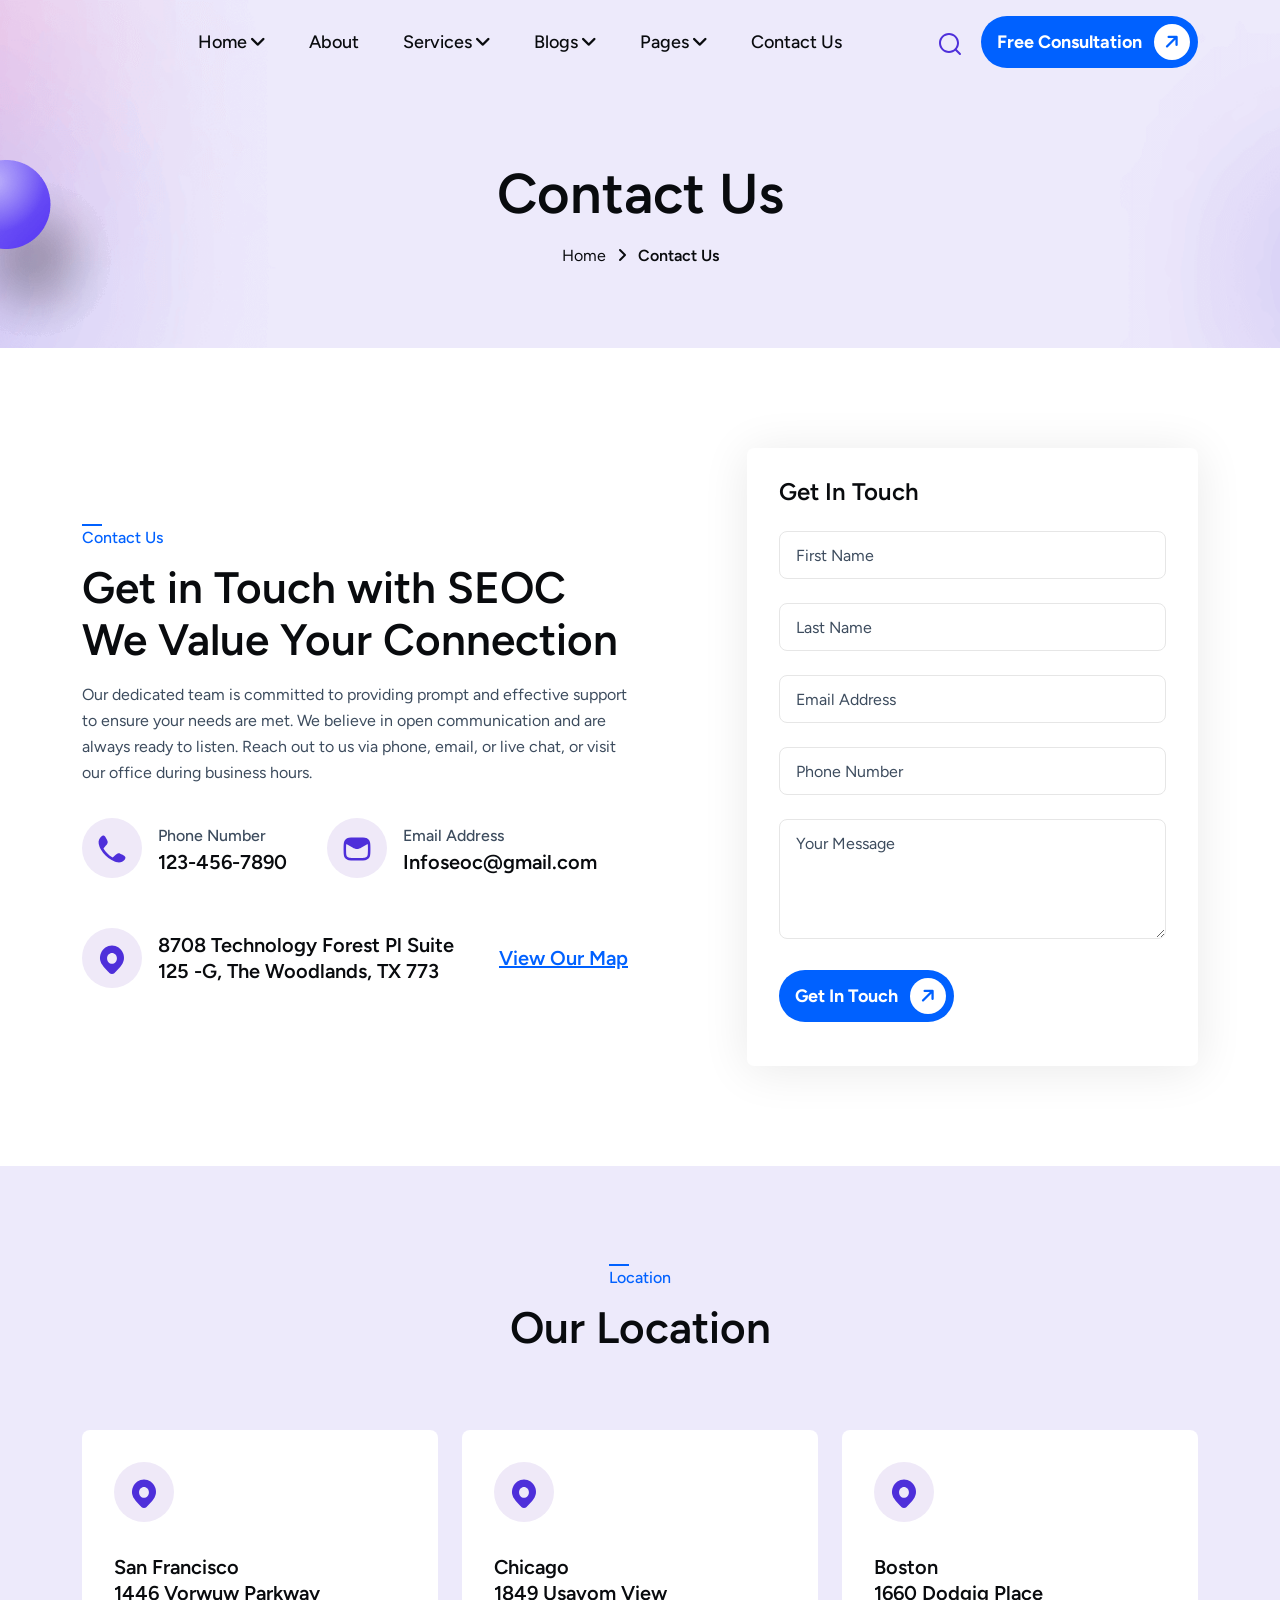
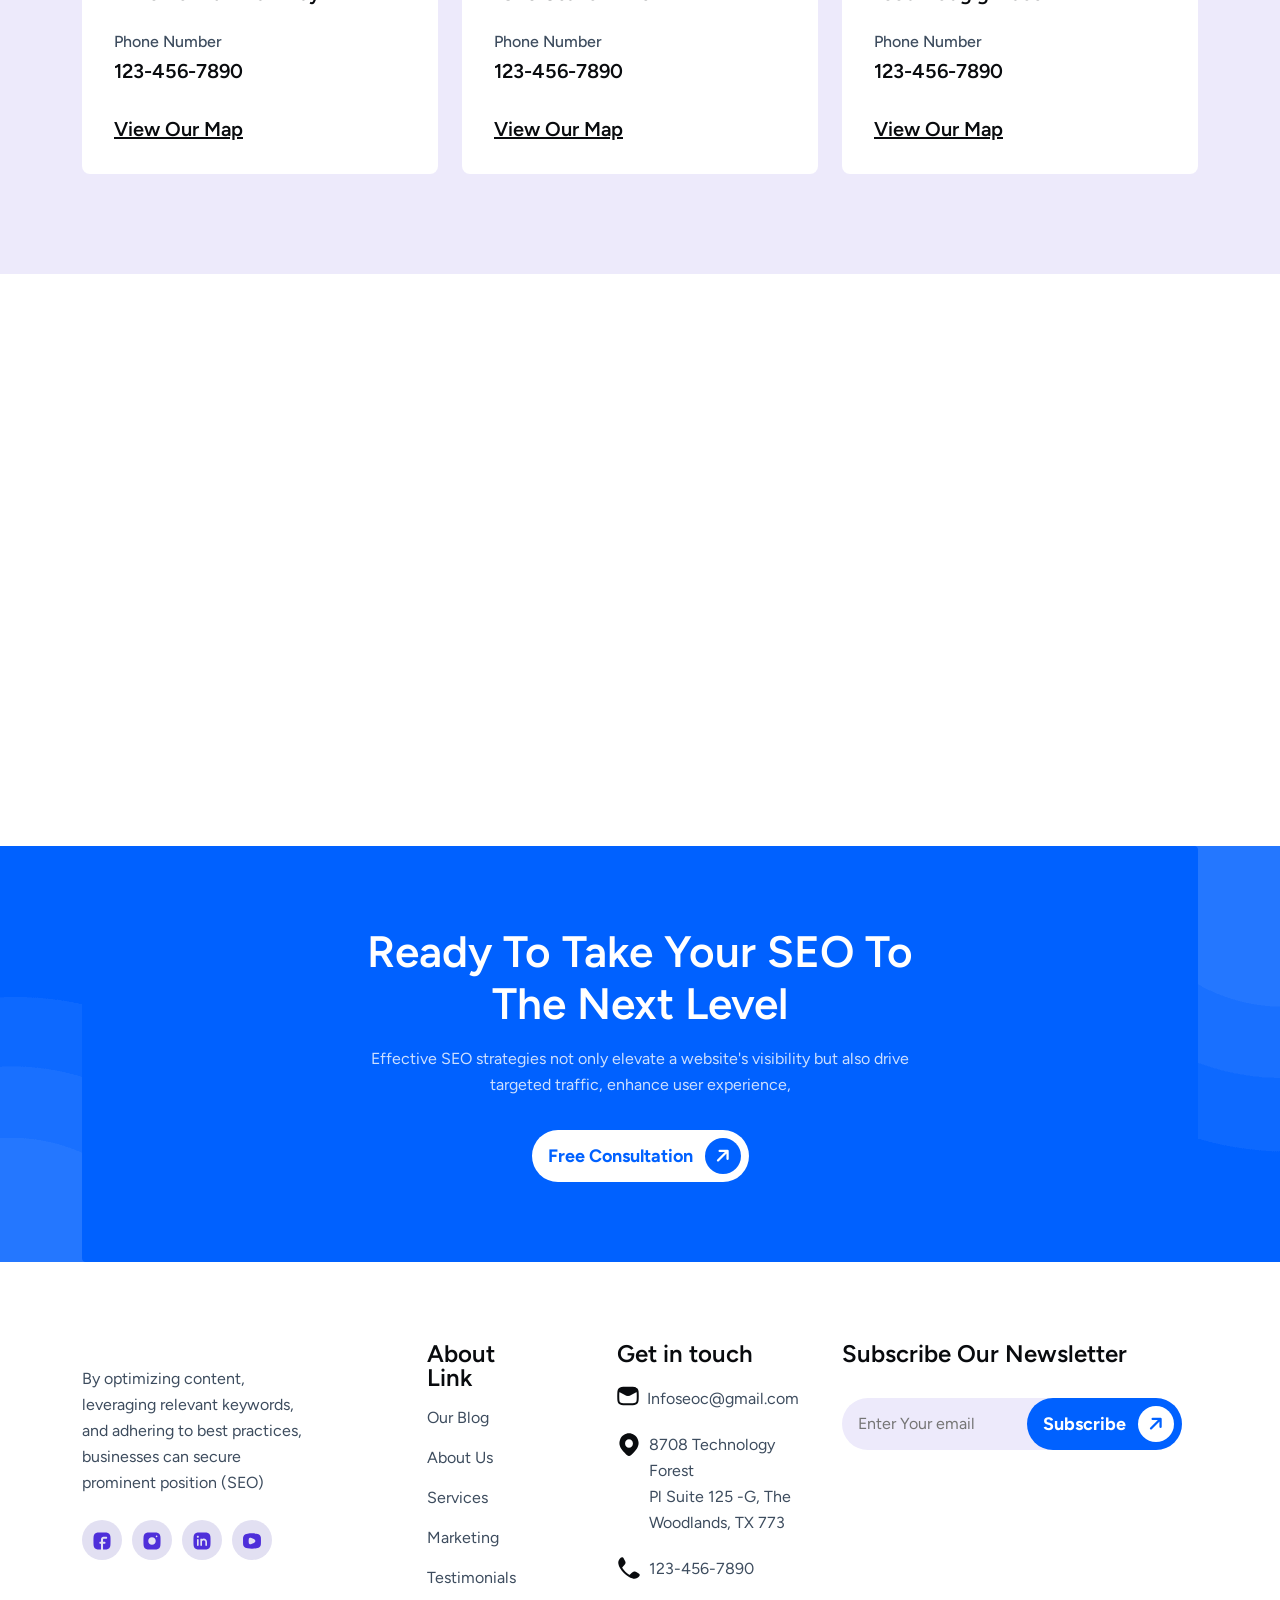
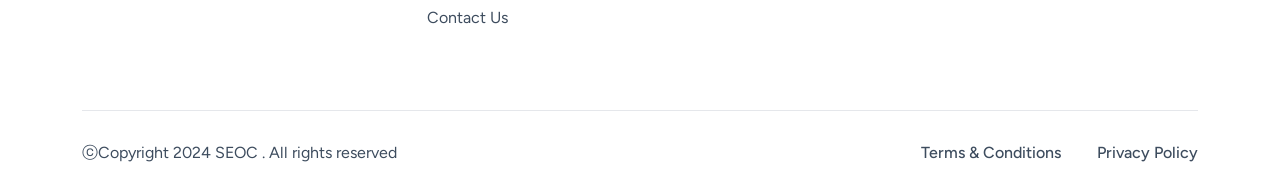
==== commit 91bb6b57: "Connect contact form to Google Sheet (Google Drive) Wire the Get In Touch form to a Google Apps Scri" ====
--- a/contact.html
+++ b/contact.html
@@ -686,32 +686,32 @@
             <div class="col-lg-5">
                 <div class="contact-form-area">
                     <h4>Get In Touch</h4>
-                    <div class="row">
+                    <form id="contactForm" class="row">
                         <div class="col-lg-12">
                             <div class="input-area">
-                                <input type="text" placeholder="First Name">
+                                <input type="text" name="firstName" placeholder="First Name" required>
                             </div>
                         </div>
 
                         <div class="col-lg-12">
                             <div class="input-area">
-                                <input type="text" placeholder="Last Name">
+                                <input type="text" name="lastName" placeholder="Last Name" required>
                             </div>
                         </div>
 
                         <div class="col-lg-12">
                             <div class="input-area">
-                                <input type="email" placeholder="Email Address">
+                                <input type="email" name="email" placeholder="Email Address" required>
                             </div>
                         </div>
                         <div class="col-lg-12">
                             <div class="input-area">
-                                <input type="number" placeholder="Phone Number">
+                                <input type="number" name="phone" placeholder="Phone Number" required>
                             </div>
                         </div>
                         <div class="col-lg-12">
                             <div class="input-area">
-                              <textarea placeholder="Your Message"></textarea>
+                              <textarea name="message" placeholder="Your Message" required></textarea>
                             </div>
                         </div>
                         <div class="col-lg-12">
@@ -719,7 +719,10 @@
                              <button type="submit" class="header-btn1">Get In Touch <span><i class="fa-solid fa-arrow-right"></i></span></button>
                             </div>
                         </div>
-                    </div>
+                        <div class="col-lg-12">
+                            <p id="contactFormStatus" style="margin-top:12px;"></p>
+                        </div>
+                    </form>
                 </div>
             </div>
         </div>
@@ -905,5 +908,44 @@
 <script src="assets/js/plugins/circle-progress.js"></script>
 <script src="assets/js/main.js"></script>
 
+<!-- Contact form -> Google Sheet (Google Drive) -->
+<script>
+  (function () {
+    var GOOGLE_SCRIPT_URL = "https://script.google.com/macros/s/AKfycbzU_K5Axz4ruK0VZzccxwTn_FOaSRYjCGo2n7Z2aUxUOuvHKIlr5I_ldHwyBWXo2pLX/exec";
+
+    var form = document.getElementById("contactForm");
+    var status = document.getElementById("contactFormStatus");
+    if (!form) return;
+
+    form.addEventListener("submit", function (e) {
+      e.preventDefault();
+
+      var button = form.querySelector("button[type=submit]");
+      var originalText = button ? button.innerHTML : "";
+      if (button) { button.disabled = true; button.innerHTML = "Sending..."; }
+      status.style.color = "#555";
+      status.textContent = "Sending your message...";
+
+      fetch(GOOGLE_SCRIPT_URL, {
+        method: "POST",
+        body: new FormData(form)
+      })
+        .then(function (res) {
+          if (!res.ok) throw new Error("Request failed");
+          status.style.color = "green";
+          status.textContent = "Thank you! Your message has been sent.";
+          form.reset();
+        })
+        .catch(function () {
+          status.style.color = "red";
+          status.textContent = "Sorry, something went wrong. Please try again.";
+        })
+        .finally(function () {
+          if (button) { button.disabled = false; button.innerHTML = originalText; }
+        });
+    });
+  })();
+</script>
+
 </body>
 </html>
